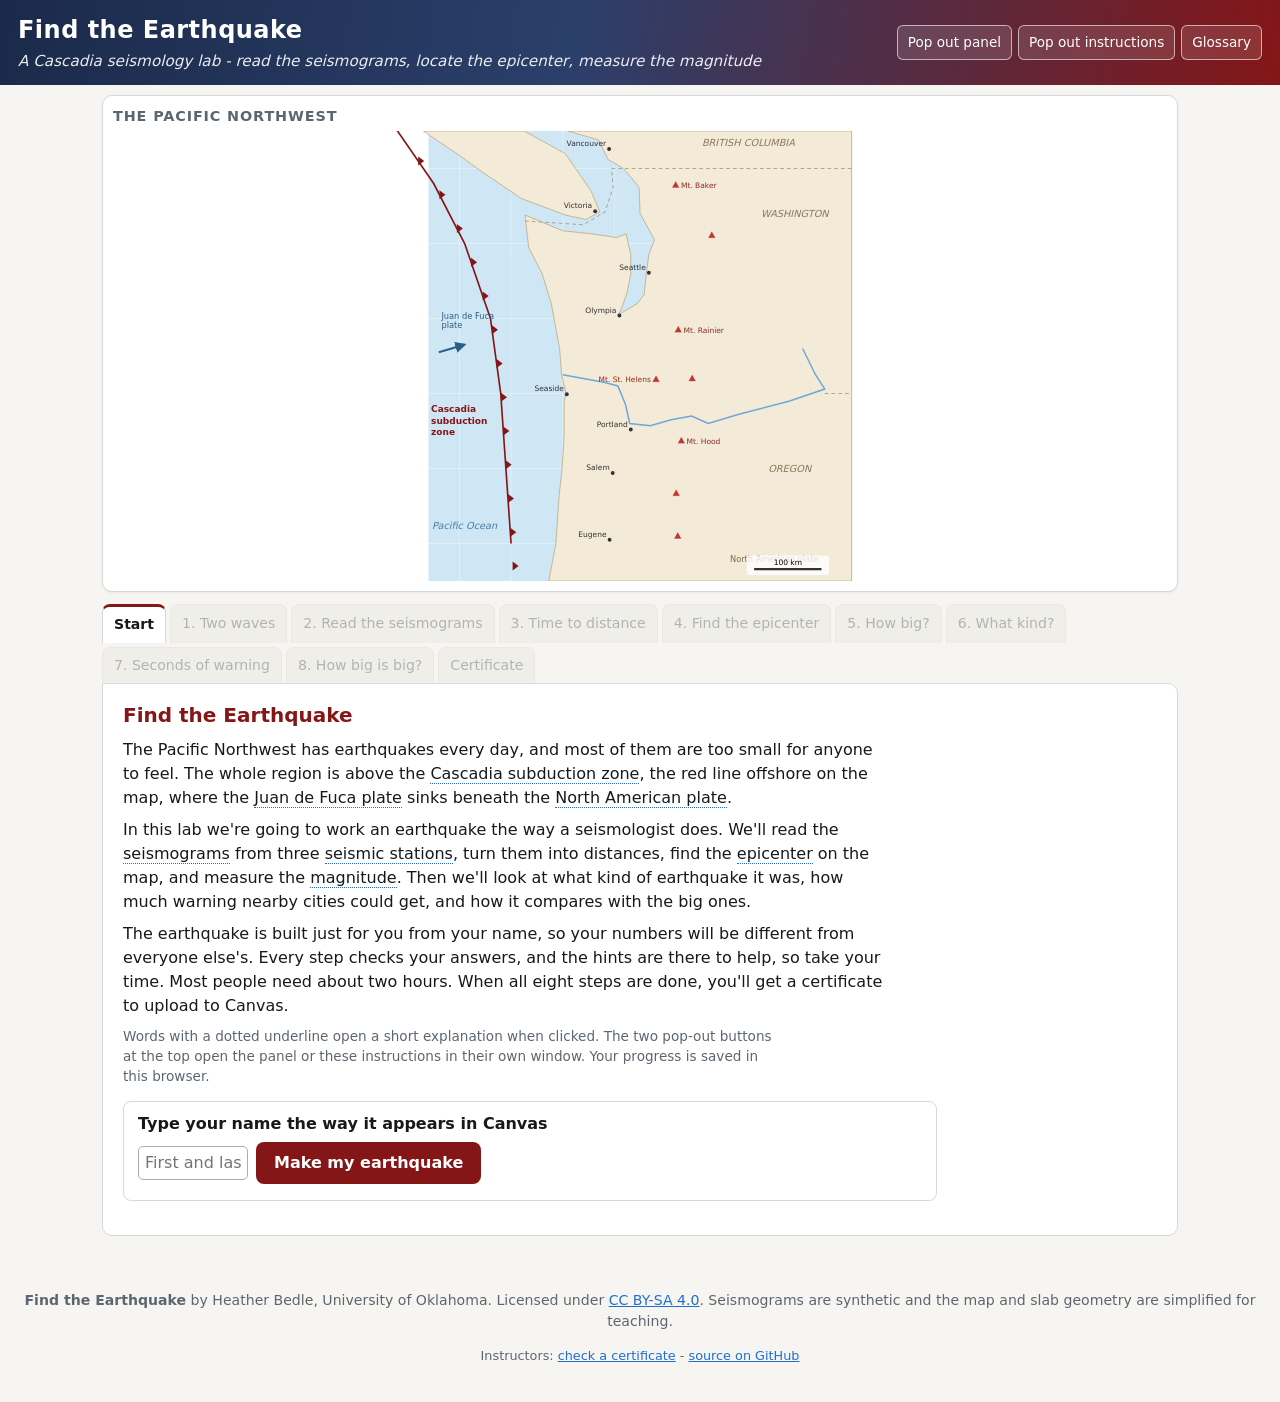
==== index.html @ 82f7256e "Add files via upload" ====
<!DOCTYPE html>
<html lang="en">
<head>
<meta charset="utf-8">
<meta name="viewport" content="width=device-width, initial-scale=1">
<title>Find the Earthquake - A Cascadia Seismology Lab</title>
<link rel="stylesheet" href="css/style.css">
</head>
<body>
<header class="site-header">
  <div class="title-block">
    <h1>Find the Earthquake</h1>
    <p class="subtitle">A Cascadia seismology lab - read the seismograms, locate the epicenter, measure the magnitude</p>
  </div>
  <div class="header-tools">
    <button type="button" id="btnPopPanel" class="tool-btn" title="Open the interactive panel in its own window">Pop out panel</button>
    <button type="button" id="btnPopText" class="tool-btn" title="Open the instructions and hints in their own window">Pop out instructions</button>
    <button type="button" id="btnGlossary" class="tool-btn">Glossary</button>
  </div>
</header>

<main>
  <section id="panelWrap" aria-label="Interactive panel">
    <div id="panel"></div>
    <div id="panelPlaceholder" hidden>
      <p>The interactive panel is open in its own window.</p>
      <button type="button" id="btnPanelBack" class="tool-btn">Bring it back</button>
    </div>
  </section>

  <nav id="tabs" aria-label="Lab steps"></nav>

  <section id="step" aria-live="polite"></section>
</main>

<footer class="site-footer">
  <p><strong>Find the Earthquake</strong> by Heather Bedle, University of Oklahoma. Licensed under
  <a href="https://creativecommons.org/licenses/by-sa/4.0/" target="_blank" rel="noopener">CC BY-SA 4.0</a>.
  Seismograms are synthetic and the map and slab geometry are simplified for teaching.</p>
  <p class="small">Instructors: <a href="verify.html">check a certificate</a> - <a href="https://github.com/hbedle-subsurface/earthquake-lab" target="_blank" rel="noopener">source on GitHub</a></p>
</footer>

<div id="glossaryPop" class="gloss-pop" hidden role="dialog" aria-modal="false"></div>

<script src="js/scenario.js"></script>
<script src="js/glossary.js"></script>
<script src="js/lab.js"></script>
<script data-goatcounter="https://hbedle.goatcounter.com/count" async src="//gc.zgo.at/count.js"></script>
</body>
</html>
---- css/style.css ----
:root {
  --ink: #16191C;
  --slate: #5C6670;
  --red: #841617;
  --p: #1f6fd1;
  --s: #e0531f;
  --alert: #7b3fbf;
  --ok: #1d7a46;
  --warn: #b35c00;
  --bg: #f7f5f1;
  --card: #ffffff;
  --line: #d6d9dd;
  --st0: #0f8b8d;
  --st1: #8e44ad;
  --st2: #c48a00;
  --ocean: #cfe6f5;
  --land: #f3ead7;
}
* { box-sizing: border-box; }
html, body { margin: 0; padding: 0; }
body {
  font-family: "Segoe UI", system-ui, -apple-system, Roboto, Helvetica, Arial, sans-serif;
  color: var(--ink); background: var(--bg); line-height: 1.5; font-size: 16px;
}
a { color: var(--p); }
.site-header {
  display: flex; flex-wrap: wrap; justify-content: space-between; align-items: center; gap: 10px;
  padding: 12px 18px; color: #fff;
  background: linear-gradient(100deg, #1b2a4a 0%, #2b3f6b 45%, var(--red) 100%);
}
.site-header h1 { margin: 0; font-size: 1.5rem; letter-spacing: .02em; }
.subtitle { margin: 2px 0 0; font-style: italic; opacity: .9; font-size: .95rem; }
.header-tools { display: flex; gap: 6px; flex-wrap: wrap; }
.tool-btn {
  font: inherit; font-size: .85rem; padding: 6px 10px; border-radius: 6px; cursor: pointer;
  border: 1px solid rgba(255,255,255,.6); background: rgba(255,255,255,.12); color: inherit;
}
.tool-btn:hover { background: rgba(255,255,255,.25); }
main { max-width: 1100px; margin: 0 auto; padding: 10px 12px 30px; }

#panelWrap {
  background: var(--card); border: 1px solid var(--line); border-radius: 10px;
  padding: 10px; box-shadow: 0 1px 3px rgba(0,0,0,.06);
}
@media (min-width: 900px) and (min-height: 760px) {
  #panelWrap { position: sticky; top: 0; z-index: 5; max-height: 62vh; overflow: auto; }
  #panelWrap svg.fig { max-height: 50vh; }
  #panelWrap.nosticky { position: static; max-height: none; }
}
body.popwin svg.fig { max-height: none; }
#panelPlaceholder { text-align: center; color: var(--slate); }
#panelPlaceholder .tool-btn { color: var(--ink); border-color: var(--line); }
.panel-title { font-weight: 600; margin: 0 0 4px; color: var(--slate); font-size: .9rem; text-transform: uppercase; letter-spacing: .06em; }
.panel-row { display: flex; flex-wrap: wrap; gap: 14px; align-items: flex-start; }
.panel-row > .grow { flex: 1 1 420px; min-width: 280px; }
.panel-row > .side { flex: 0 1 300px; min-width: 240px; }
svg.fig { width: 100%; height: auto; display: block; overflow: hidden; touch-action: manipulation; user-select: none; -webkit-user-select: none; }
svg.fig text { font-family: inherit; }
.controls { display: flex; flex-wrap: wrap; gap: 10px 20px; align-items: center; margin: 6px 0 2px; }
.controls label { font-size: .92rem; }
.controls input[type=range] { width: 220px; vertical-align: middle; accent-color: var(--red); }
.readout { font-variant-numeric: tabular-nums; font-weight: 600; }
.seg { display: inline-flex; border: 1px solid var(--line); border-radius: 8px; overflow: hidden; }
.seg button { font: inherit; font-size: .9rem; padding: 6px 12px; border: 0; background: #fff; cursor: pointer; border-right: 1px solid var(--line); }
.seg button:last-child { border-right: 0; }
.seg button.on-p { background: var(--p); color: #fff; }
.seg button.on-s { background: var(--s); color: #fff; }
.seg button.on { background: var(--ink); color: #fff; }
.chip { display: inline-block; width: 12px; height: 12px; border-radius: 3px; vertical-align: -1px; margin-right: 4px; }

#tabs { display: flex; flex-wrap: wrap; gap: 4px; margin: 12px 0 0; }
#tabs button {
  font: inherit; font-size: .88rem; padding: 7px 11px; border: 1px solid var(--line); border-bottom: none;
  border-radius: 8px 8px 0 0; background: #e9e6df; color: var(--slate); cursor: pointer;
}
#tabs button.active { background: var(--card); color: var(--ink); font-weight: 600; border-top: 3px solid var(--red); }
#tabs button.done::after { content: " \2713"; color: var(--ok); }
#tabs button:disabled { opacity: .45; cursor: not-allowed; }

#step {
  background: var(--card); border: 1px solid var(--line); border-radius: 0 10px 10px 10px;
  padding: 16px 20px 20px;
}
#step h2 { margin: 0 0 8px; color: var(--red); font-size: 1.25rem; }
#step p { margin: .5em 0; max-width: 75ch; }
.how { background: #f2f5f8; border-left: 4px solid var(--p); padding: 8px 12px; border-radius: 0 6px 6px 0; margin: 10px 0; max-width: 80ch; }
.how strong { color: var(--p); }
details.hint { margin: 8px 0; max-width: 80ch; }
details.hint summary { cursor: pointer; color: var(--warn); font-weight: 600; }
details.hint div { padding: 6px 12px; background: #fff7ea; border-radius: 6px; margin-top: 4px; }
.q { margin: 14px 0; padding: 10px 14px; border: 1px solid var(--line); border-radius: 8px; max-width: 80ch; }
.q .prompt { font-weight: 600; margin-bottom: 6px; }
.q label.opt { display: block; padding: 3px 0; cursor: pointer; }
.q input[type=number], .q input[type=text] { font: inherit; width: 110px; padding: 4px 6px; border: 1px solid #aab; border-radius: 5px; }
.q.good { border-color: var(--ok); background: #f1faf4; }
.q.bad { border-color: var(--warn); background: #fff8ef; }
.fb { margin-top: 6px; font-size: .95rem; }
.q.good .fb { color: var(--ok); }
.q.bad .fb { color: var(--warn); }
table.data { border-collapse: collapse; margin: 8px 0; font-variant-numeric: tabular-nums; }
table.data th, table.data td { border: 1px solid #c9cdd2; padding: 5px 9px; text-align: center; }
table.data th { background: #eef0f2; font-size: .88rem; }
table.data tr:nth-child(even) td { background: #f4f6f7; }
table.data input { font: inherit; width: 80px; padding: 3px 5px; border: 1px solid #aab; border-radius: 5px; text-align: center; }
.check-row { display: flex; gap: 10px; align-items: center; margin-top: 14px; flex-wrap: wrap; }
.btn {
  font: inherit; font-weight: 600; padding: 9px 18px; border-radius: 8px; cursor: pointer;
  border: 0; background: var(--red); color: #fff;
}
.btn.secondary { background: #fff; color: var(--ink); border: 1px solid var(--line); }
.btn:disabled { opacity: .5; cursor: not-allowed; }
.status { font-weight: 600; }
.status.ok { color: var(--ok); }
.status.no { color: var(--warn); }
.reveal { background: #f1faf4; border: 1px solid var(--ok); border-radius: 8px; padding: 10px 14px; margin: 12px 0; max-width: 80ch; }
.name-in { font: inherit; padding: 8px 10px; width: min(360px, 100%); border: 1px solid #aab; border-radius: 6px; }

.term { border-bottom: 1px dotted var(--p); color: inherit; cursor: help; }
.term:hover { background: #e8f0fb; }
.gloss-pop {
  position: fixed; z-index: 50; max-width: 340px; background: #fff; border: 1px solid var(--line);
  border-radius: 8px; padding: 10px 12px; box-shadow: 0 6px 24px rgba(0,0,0,.18); font-size: .93rem;
}
.gloss-pop h4 { margin: 0 0 4px; color: var(--red); }
.gloss-pop .close { float: right; border: 0; background: none; font-size: 1.1rem; cursor: pointer; color: var(--slate); }
.gloss-list dt { font-weight: 700; color: var(--red); margin-top: 8px; }
.gloss-list dd { margin: 2px 0 0 0; }

.cert {
  border: 6px double var(--red); border-radius: 12px; padding: 22px 26px; max-width: 760px; margin: 10px auto;
  background: linear-gradient(180deg, #fffdf8, #fff7ea);
}
.cert h3 { text-align: center; margin: 0; font-size: 1.6rem; color: var(--red); letter-spacing: .04em; }
.cert .who { text-align: center; font-size: 1.35rem; font-weight: 700; margin: 8px 0 2px; }
.cert .sub { text-align: center; color: var(--slate); margin: 0 0 12px; }
.cert .code { text-align: center; font-family: ui-monospace, Menlo, Consolas, monospace; font-size: 1.3rem; font-weight: 700; letter-spacing: .12em; margin: 12px 0 4px; }
.cert table.data { margin: 8px auto; }
.site-footer { text-align: center; color: var(--slate); font-size: .88rem; padding: 10px 16px 24px; }
.site-footer .small { font-size: .8rem; }
.small { font-size: .85rem; color: var(--slate); }

body.popwin { padding: 10px; }
body.popwin #panel { max-width: none; }

@media print {
  .site-header, #panelWrap, #tabs, .site-footer, .check-row, .no-print { display: none !important; }
  #step { border: 0; padding: 0; }
  body { background: #fff; }
}
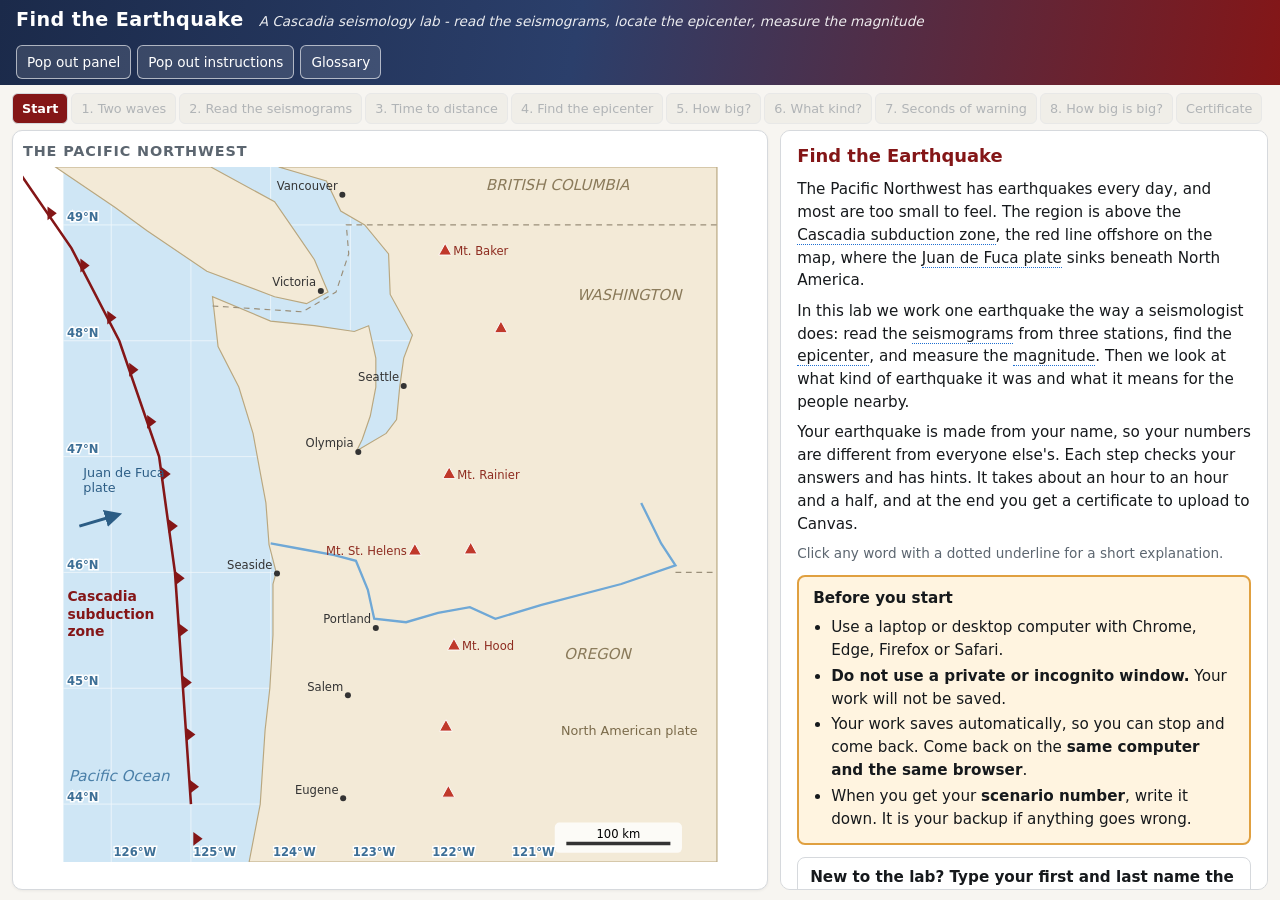
==== commit bcd517bb: "Add files via upload" ====
--- a/index.html
+++ b/index.html
@@ -30,15 +30,16 @@
 
   <nav id="tabs" aria-label="Lab steps"></nav>
 
+  <div id="stepCol">
   <section id="step" aria-live="polite"></section>
-</main>
-
 <footer class="site-footer">
   <p><strong>Find the Earthquake</strong> by Heather Bedle, University of Oklahoma. Licensed under
   <a href="https://creativecommons.org/licenses/by-sa/4.0/" target="_blank" rel="noopener">CC BY-SA 4.0</a>.
   Seismograms are synthetic and the map and slab geometry are simplified for teaching.</p>
   <p class="small">Instructors: <a href="verify.html">check a certificate</a> - <a href="https://github.com/hbedle-subsurface/earthquake-lab" target="_blank" rel="noopener">source on GitHub</a></p>
 </footer>
+  </div>
+</main>
 
 <div id="glossaryPop" class="gloss-pop" hidden role="dialog" aria-modal="false"></div>
 
--- a/css/style.css
+++ b/css/style.css
@@ -41,11 +41,6 @@
 #panelWrap {
   background: var(--card); border: 1px solid var(--line); border-radius: 10px;
   padding: 10px; box-shadow: 0 1px 3px rgba(0,0,0,.06);
-}
-@media (min-width: 900px) and (min-height: 760px) {
-  #panelWrap { position: sticky; top: 0; z-index: 5; max-height: 62vh; overflow: auto; }
-  #panelWrap svg.fig { max-height: 50vh; }
-  #panelWrap.nosticky { position: static; max-height: none; }
 }
 body.popwin svg.fig { max-height: none; }
 #panelPlaceholder { text-align: center; color: var(--slate); }
@@ -92,6 +87,7 @@
 .q .prompt { font-weight: 600; margin-bottom: 6px; }
 .q label.opt { display: block; padding: 3px 0; cursor: pointer; }
 .q input[type=number], .q input[type=text] { font: inherit; width: 110px; padding: 4px 6px; border: 1px solid #aab; border-radius: 5px; }
+.q.fbonly { display: none; }
 .q.good { border-color: var(--ok); background: #f1faf4; }
 .q.bad { border-color: var(--warn); background: #fff8ef; }
 .fb { margin-top: 6px; font-size: .95rem; }
@@ -127,7 +123,7 @@
 .gloss-list dd { margin: 2px 0 0 0; }
 
 .cert {
-  border: 6px double var(--red); border-radius: 12px; padding: 22px 26px; max-width: 760px; margin: 10px auto;
+  border: 6px double var(--red); border-radius: 12px; padding: 16px 22px; max-width: 980px; margin: 10px auto;
   background: linear-gradient(180deg, #fffdf8, #fff7ea);
 }
 .cert h3 { text-align: center; margin: 0; font-size: 1.6rem; color: var(--red); letter-spacing: .04em; }
@@ -147,3 +143,88 @@
   #step { border: 0; padding: 0; }
   body { background: #fff; }
 }
+
+/* ---------- laptop and desktop: panel and instructions side by side, no page scrolling ---------- */
+@media (min-width: 1000px) {
+  html, body { height: 100%; }
+  body { display: flex; flex-direction: column; overflow: hidden; }
+  .site-header { flex: none; padding: 6px 16px; }
+  .site-header h1 { font-size: 1.2rem; display: inline; }
+  .subtitle { display: inline; margin-left: 10px; font-size: .85rem; }
+  main {
+    flex: 1 1 auto; min-height: 0; max-width: none; width: 100%; padding: 8px 12px 10px;
+    display: grid; grid-template-columns: minmax(0, 1.55fr) minmax(340px, 1fr);
+    grid-template-rows: auto minmax(0, 1fr); column-gap: 12px;
+  }
+  #tabs { grid-column: 1 / 3; grid-row: 1; margin: 0 0 6px; gap: 3px; }
+  #tabs button { font-size: .8rem; padding: 5px 9px; border-radius: 6px; border-bottom: 1px solid var(--line); }
+  #tabs button.active { border-top: 1px solid var(--line); background: var(--red); color: #fff; }
+  #tabs button.active.done::after { color: #fff; }
+  #panelWrap { grid-column: 1; grid-row: 2; min-height: 0; overflow: auto; display: flex; flex-direction: column; }
+  #panel { flex: 1 1 auto; min-height: 0; }
+  #stepCol { grid-column: 2; grid-row: 2; min-height: 0; overflow-y: auto; border: 1px solid var(--line); border-radius: 10px; background: var(--card); }
+  #step { border: 0; border-radius: 10px; padding: 12px 16px 14px; font-size: .95rem; }
+  #step h2 { font-size: 1.12rem; }
+  .q { padding: 8px 12px; margin: 10px 0; }
+  .site-footer { font-size: .78rem; padding: 6px 14px 12px; }
+  /* figures fit the height of the panel column */
+  #panelWrap svg.fig { max-height: calc(100vh - 205px); }
+  #panelWrap .tall svg.fig { max-height: calc(100vh - 175px); }
+  #panelWrap .panel-row svg.fig { max-height: calc(100vh - 175px); }
+  .panel-row { flex-wrap: nowrap; }
+  .panel-row > .grow { flex: 1 1 auto; min-width: 0; }
+  .panel-row > .side { flex: 0 0 210px; min-width: 0; font-size: .88rem; }
+  .panel-row > .side.nomo { flex: 0 0 auto; width: min(240px, 32%); }
+  .controls input[type=range] { width: 170px; }
+}
+@media (min-width: 1000px) and (max-height: 700px) {
+  .panel-title { display: none; }
+  #panelWrap svg.fig { max-height: calc(100vh - 175px); }
+}
+@media (max-width: 999px) {
+  #stepCol { margin-top: 0; }
+}
+
+.cert-grid { display: flex; flex-wrap: wrap; gap: 16px; justify-content: center; align-items: flex-start; }
+.cert-grid table.data { margin: 4px 0; }
+.cert .sub { margin: 0 0 6px; }
+@media (min-width: 1000px) {
+  main.certmode { grid-template-columns: 1fr; }
+  main.certmode #panelWrap { display: none; }
+  main.certmode #stepCol { grid-column: 1 / 3; }
+}
+.cert table.data { font-size: .86rem; }
+.cert table.data th, .cert table.data td { padding: 4px 7px; }
+.cert h3 { font-size: 1.4rem; }
+.cert .who { margin: 4px 0 0; }
+.cert .code { margin: 6px 0 0; }
+@media (min-width: 1000px) { .cert-grid { flex-wrap: nowrap; } }
+#step .cert p { max-width: none; }
+.cert .code .small { font-family: inherit; letter-spacing: 0; font-weight: 400; }
+@media (min-width: 1000px) and (max-width: 1249px) {
+  .subtitle { display: none; }
+  main { grid-template-columns: minmax(0, 1.7fr) minmax(320px, 1fr); }
+  .panel-row { flex-wrap: wrap; }
+  .panel-row > .side { flex: 1 1 100%; display: flex; flex-wrap: wrap; gap: 4px 18px; align-items: center; }
+  .panel-row > .side > * { margin: 0 !important; }
+  .panel-row > .side.nomo { flex: 0 0 auto; width: min(230px, 34%); display: block; }
+  #panelWrap .panel-row svg.fig { max-height: calc(100vh - 250px); }
+}
+@media (min-width: 1000px) and (max-width: 1249px) {
+  .panel-row.keep { flex-wrap: nowrap; }
+  .panel-row.keep > .side { flex: 0 0 190px; display: block; }
+  .panel-row.keep > .side > * { margin: 4px 0 !important; }
+  #panelWrap .panel-row.keep svg.fig { max-height: calc(100vh - 175px); }
+  #panelWrap .panel-row:not(.keep) svg.fig { max-height: calc(100vh - 275px); }
+}
+details.hint.stuck summary { color: var(--slate); font-weight: 600; }
+details.hint.stuck div { background: #f2f4f6; }
+details.hint.stuck p { margin: .3em 0; }
+
+.warn-box { background: #fff4e0; border: 2px solid #e0a040; border-radius: 8px; padding: 10px 14px; margin: 12px 0; max-width: 80ch; }
+.warn-box ul { margin: 6px 0 0 18px; padding: 0; }
+.warn-box li { margin: 3px 0; }
+.warn-banner { background: #fde8e8; border: 2px solid #c0392b; color: #7a1f1f; border-radius: 8px; padding: 10px 14px; margin: 8px; font-size: .92rem; }
+.scen-bar { background: #eef3f8; border-radius: 6px; padding: 5px 10px; font-size: .85rem; color: var(--slate); margin-bottom: 8px; }
+.linkbtn { font: inherit; background: none; border: 0; color: var(--p); text-decoration: underline; cursor: pointer; padding: 0; }
+@media (max-width: 999px) { .warn-banner { margin: 8px 0; } }
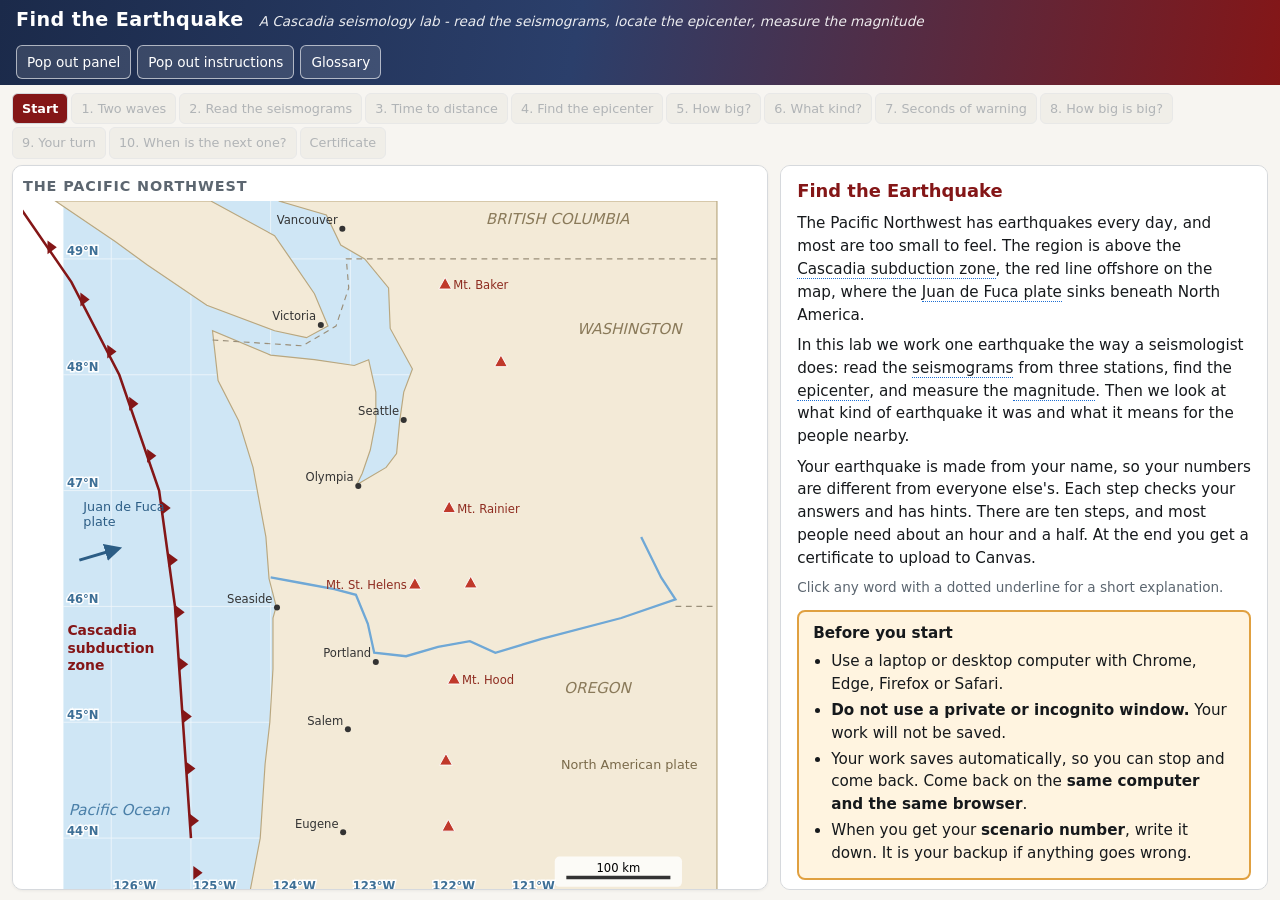
==== commit 22bf54a0: "Add files via upload" ====
--- a/index.html
+++ b/index.html
@@ -4,7 +4,7 @@
 <meta charset="utf-8">
 <meta name="viewport" content="width=device-width, initial-scale=1">
 <title>Find the Earthquake - A Cascadia Seismology Lab</title>
-<link rel="stylesheet" href="css/style.css">
+<link rel="stylesheet" href="css/style.css?v=20261117c">
 </head>
 <body>
 <header class="site-header">
@@ -43,9 +43,9 @@
 
 <div id="glossaryPop" class="gloss-pop" hidden role="dialog" aria-modal="false"></div>
 
-<script src="js/scenario.js"></script>
-<script src="js/glossary.js"></script>
-<script src="js/lab.js"></script>
+<script src="js/scenario.js?v=20261117c"></script>
+<script src="js/glossary.js?v=20261117c"></script>
+<script src="js/lab.js?v=20261117c"></script>
 <script data-goatcounter="https://hbedle.goatcounter.com/count" async src="//gc.zgo.at/count.js"></script>
 </body>
 </html>
--- a/css/style.css
+++ b/css/style.css
@@ -228,3 +228,20 @@
 .scen-bar { background: #eef3f8; border-radius: 6px; padding: 5px 10px; font-size: .85rem; color: var(--slate); margin-bottom: 8px; }
 .linkbtn { font: inherit; background: none; border: 0; color: var(--p); text-decoration: underline; cursor: pointer; padding: 0; }
 @media (max-width: 999px) { .warn-banner { margin: 8px 0; } }
+@media (min-width: 1000px) {
+  #panelWrap .with-ctr svg.fig, #panelWrap .with-ctr .panel-row svg.fig { max-height: calc(100vh - 200px); }
+}
+@media (min-width: 1000px) and (max-width: 1249px) {
+  #panelWrap .with-ctr .panel-row:not(.keep) svg.fig { max-height: calc(100vh - 300px); }
+}
+
+.cert-layout { display: flex; gap: 18px; align-items: flex-start; }
+.cert-side { flex: 0 0 300px; }
+.cert-side h2 { margin-top: 0; }
+.cert-layout .cert { flex: 1 1 auto; margin: 0; }
+.cert-grid > div { display: flex; flex-direction: column; gap: 6px; }
+@media (max-width: 999px) { .cert-layout { flex-direction: column; } .cert-side { flex: none; } }
+table.t2tab { font-size: .82rem; }
+table.t2tab th, table.t2tab td { padding: 3px 4px; }
+table.t2tab input { width: 54px; padding: 2px 3px; }
+@media print { .cert-layout { display: block; } }
